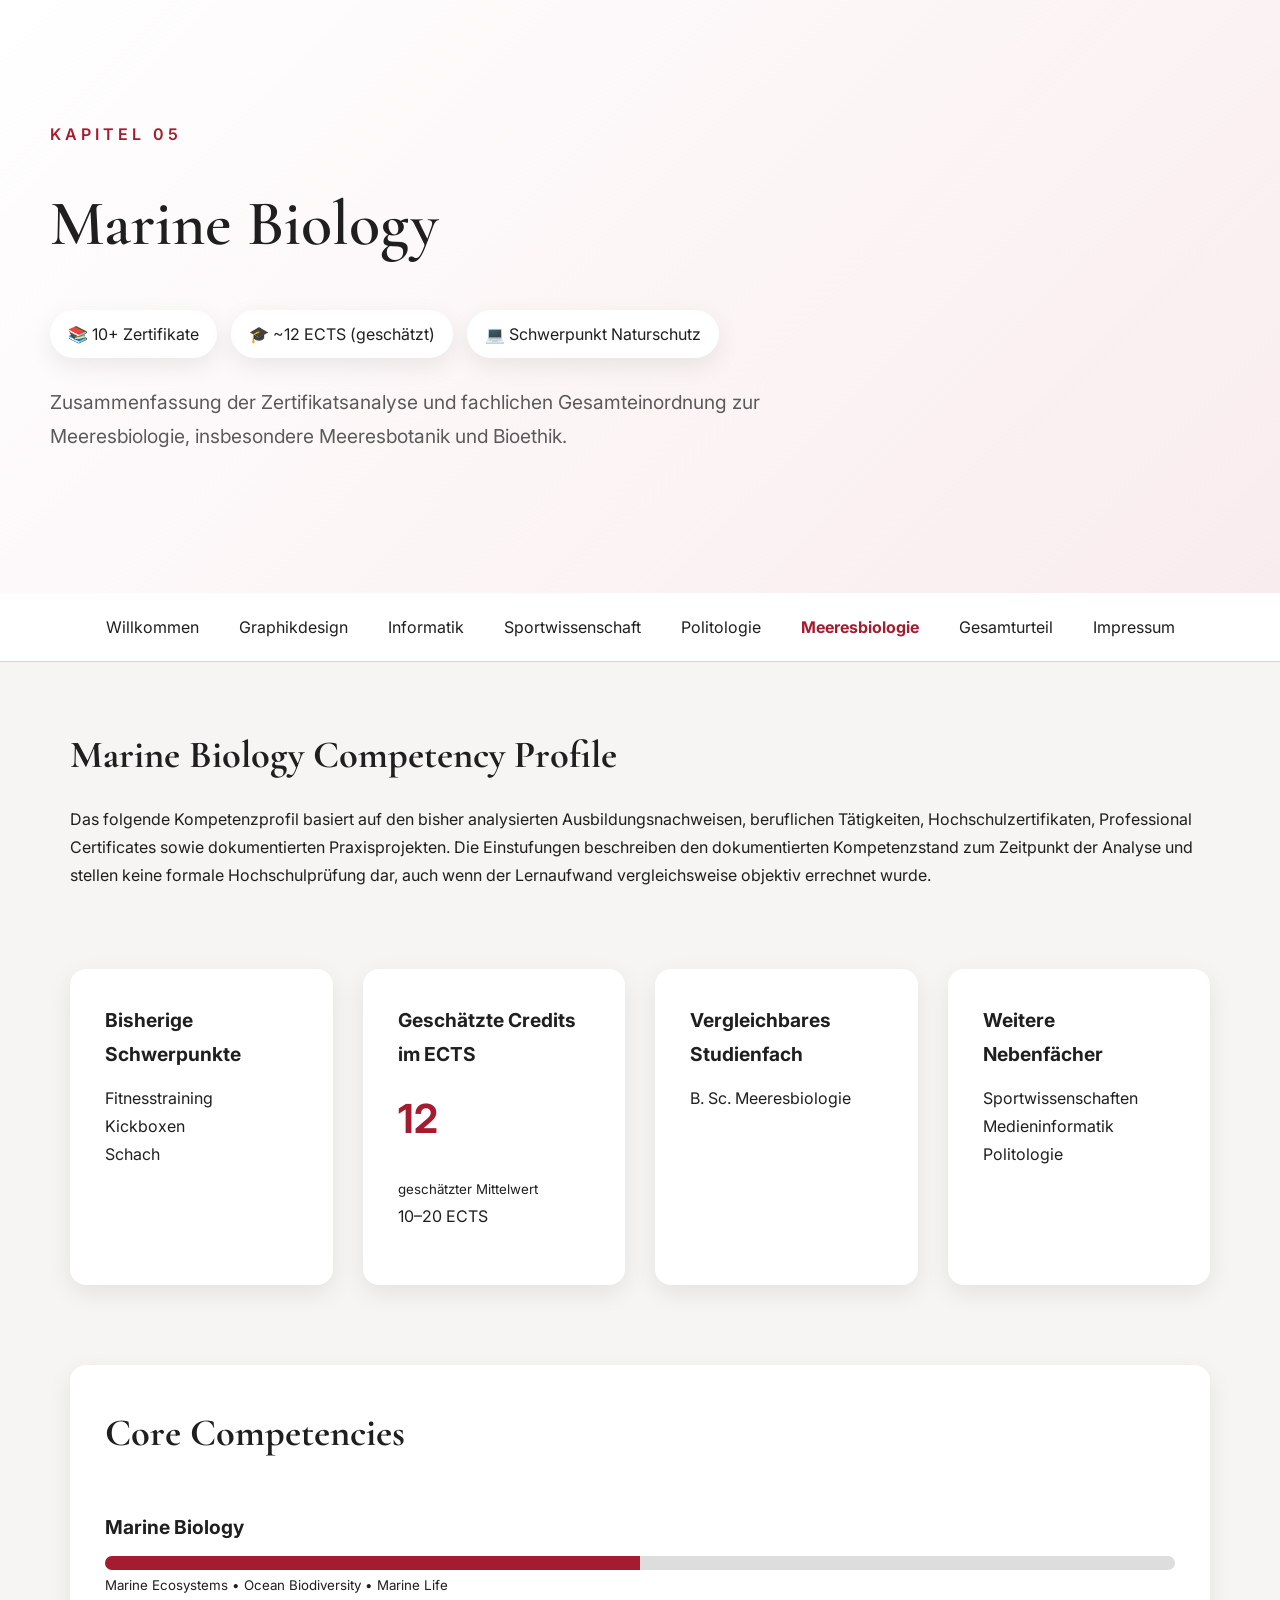
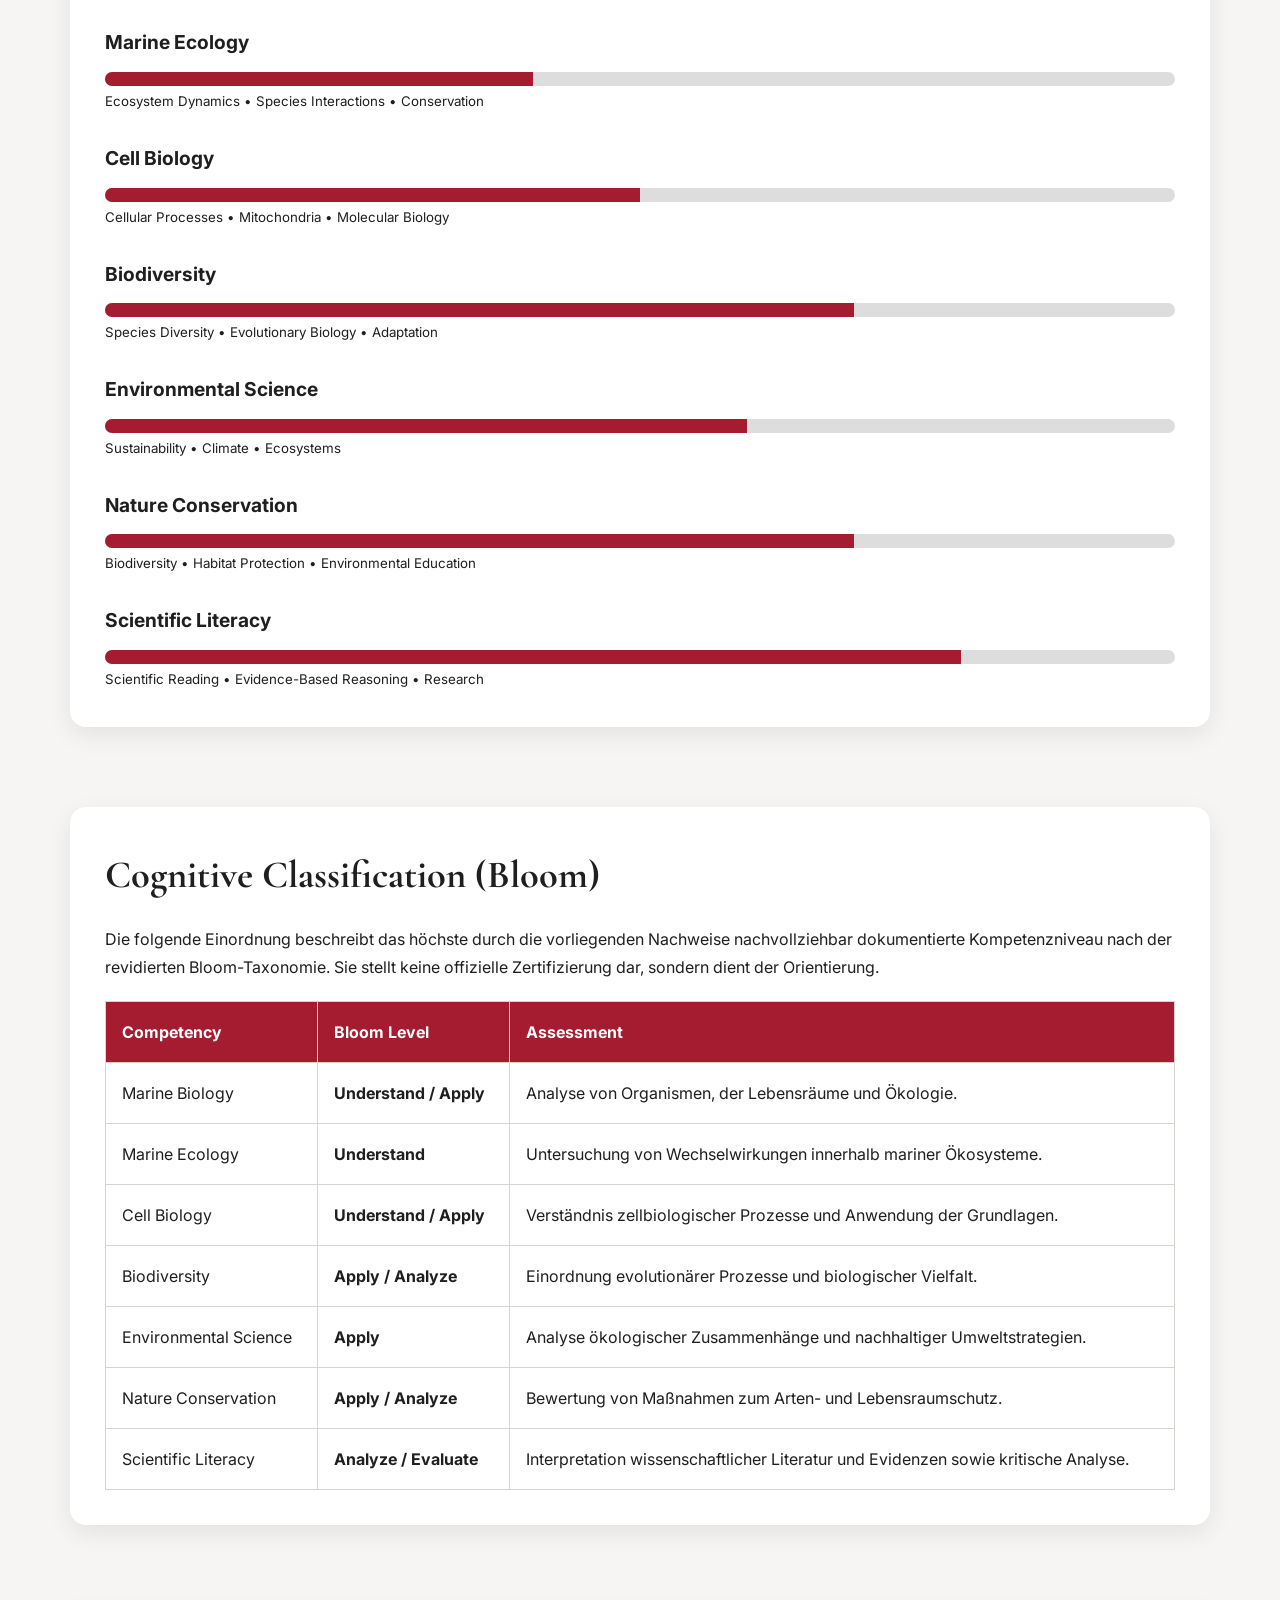
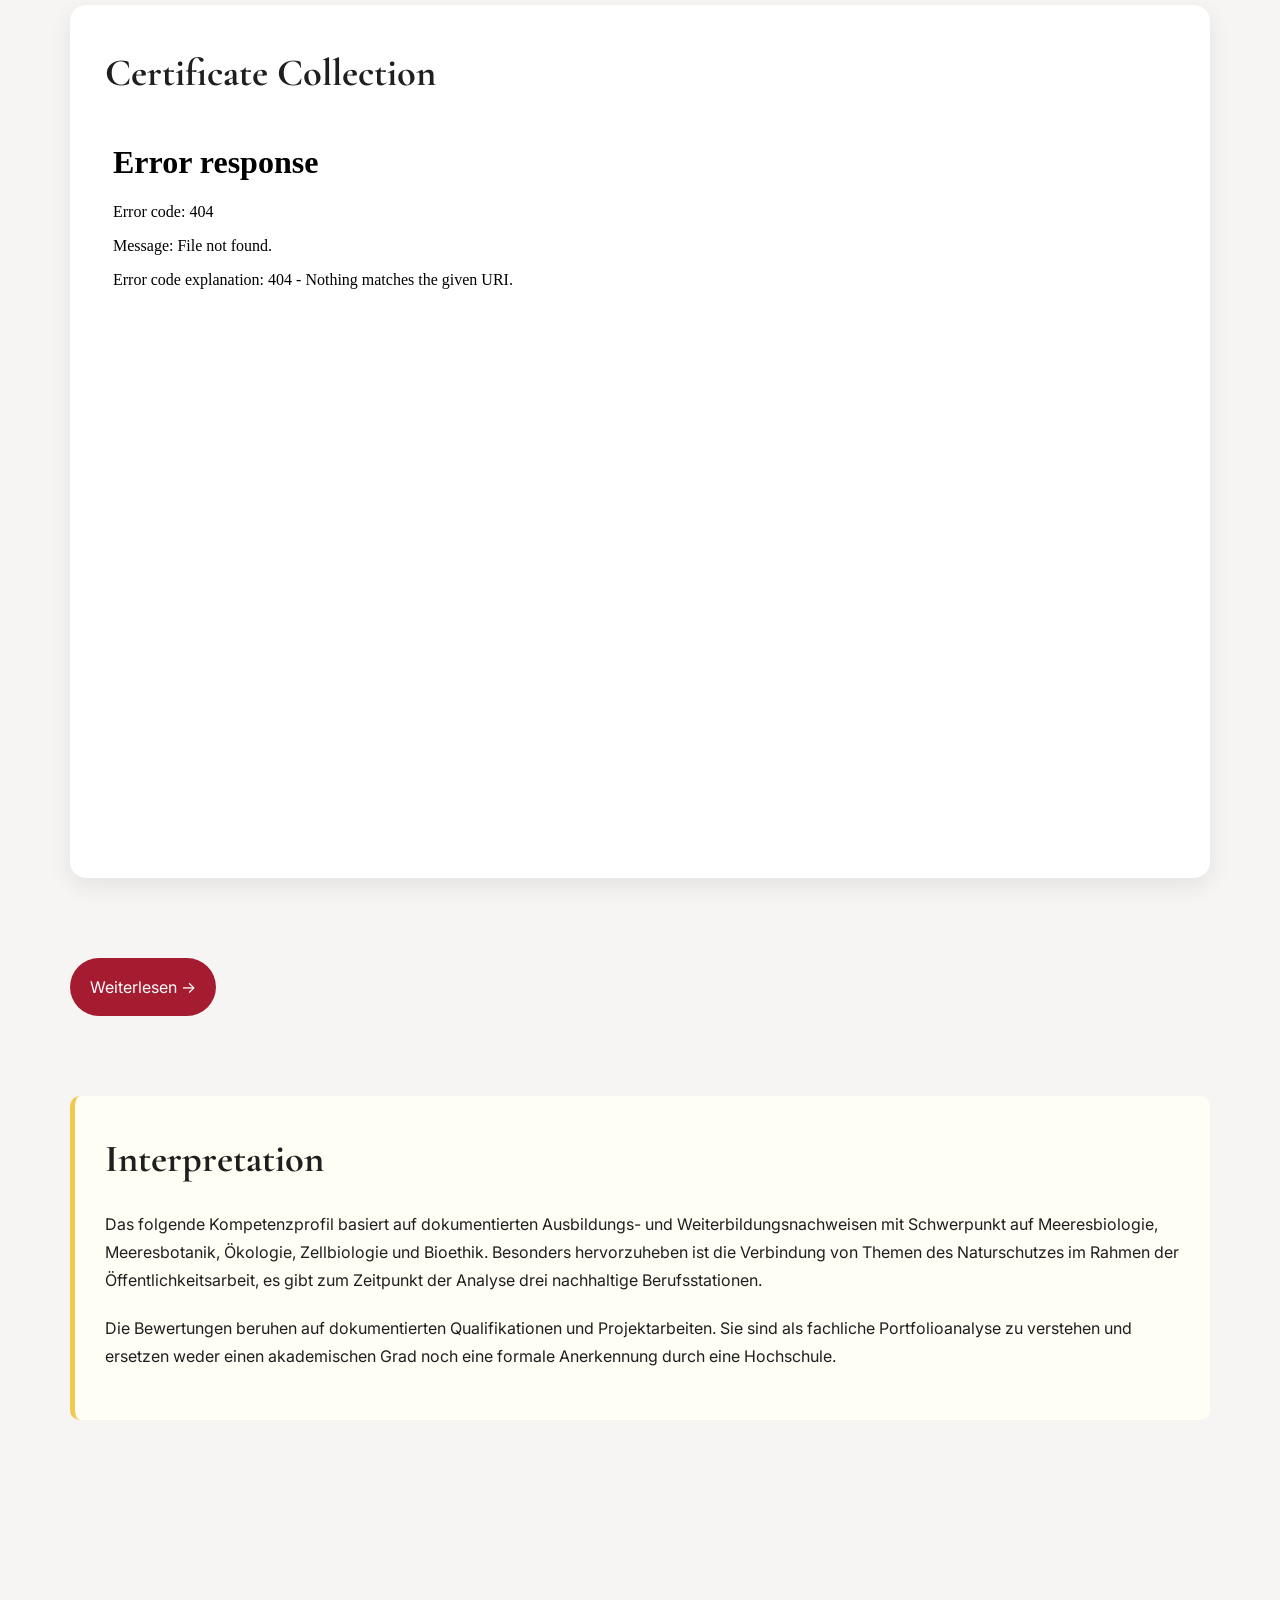
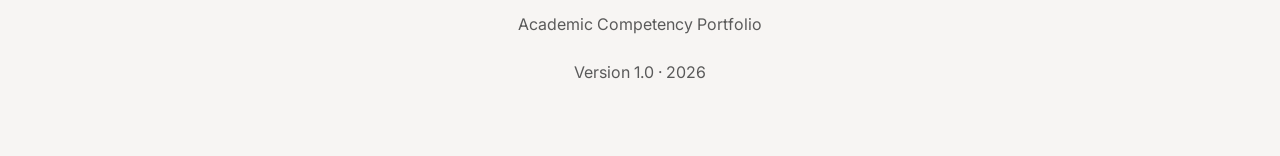
==== biology.html @ a65cbceb "Add files via upload" ====
<!DOCTYPE html>
<html lang="de">

<head>

    <meta charset="UTF-8">
    <meta name="viewport" content="width=device-width, initial-scale=1.0">

    <title>Marine Biology | Marc-Michel Münch</title>

    <meta name="description"
        content="Gestützte Portfolioanalyse und Kompetenzbewertung von Marc-Michel Münch. Schwerpunkt Medieninformatik, Informatik und Digitale Medien.">

    <link rel="stylesheet" href="styles/style.css">
    <link rel="stylesheet" href="styles/print.css" media="print">

    <script defer src="scripts/script.js"></script>

</head>

<body>

    <header>

        <div class="hero">

            <div class="hero-content">

                <p class="subtitle">

                    Kapitel 05

                </p>

                <h1>

                    Marine Biology

                </h1>

                <div class="hero-badges">

                    <span>

                        📚 10+ Zertifikate

                    </span>

                    <span>

                        🎓 ~12 ECTS (geschätzt)

                    </span>

                    <span>

                        💻 Schwerpunkt Naturschutz

                    </span>

                </div>
                <br>

                <p class="lead">

                    Zusammenfassung der Zertifikatsanalyse und
                    fachlichen Gesamteinordnung zur Meeresbiologie,
                    insbesondere Meeresbotanik und Bioethik.

                </p>

            </div>

        </div>

    </header>


<!-- =======================================================
     NAVIGATION MENU
======================================================== -->
    
    <nav>

        <ul>

            <li><a href="index.html">Willkommen</a></li>
            <li><a href="design.html">Graphikdesign</a></li>
            <li><a href="informatics.html">Informatik</a></li>
            <li><a href="sports.html">Sportwissenschaft</a></li>
            <li><a href="politics.html">Politologie</a></li>
            <li><a href="biology.html">Meeresbiologie</a></li>
            <li><a href="evaluation.html">Gesamturteil</a></li>
            <li><a href="imprint.html">Impressum</a></li>

        </ul>

    </nav>


<!-- =======================================================
     COMPETENCY PROFILE
======================================================== -->

    <main>

        <section class="reveal">

            <h2>

                Marine Biology Competency Profile

            </h2>

            <p>

                Das folgende Kompetenzprofil basiert auf den bisher analysierten
                Ausbildungsnachweisen, beruflichen Tätigkeiten, Hochschulzertifikaten,
                Professional Certificates sowie dokumentierten Praxisprojekten.
                Die Einstufungen beschreiben den dokumentierten Kompetenzstand zum
                Zeitpunkt der Analyse und stellen keine formale Hochschulprüfung dar,
                auch wenn der Lernaufwand vergleichsweise objektiv errechnet wurde.

            </p>

        </section>


<!-- =======================================================
     HERO CARDS OVERVIEW
======================================================== -->

        <section class="cards">

            <article class="card">

                <h3>

                    Bisherige Schwerpunkte

                </h3>

                <p>

                    Fitnesstraining<br>
                    Kickboxen<br>
                    Schach

                </p>

            </article>

            <article class="card">

                <h3>

                    Geschätzte Credits im ECTS

                </h3>

                <p
                class="big-number counter"
                data-target="12">

                    0

                </p>

                <small>

                    geschätzter Mittelwert

                </small>

                <p class="range">

                    10–20 ECTS

                </p>

                 <!-- <small>

                    konservative bis realistische Schätzung

                </small> -->

            </article>


            <article class="card">

                <h3>

                    Vergleichbares Studienfach

                </h3>

                <p>

                    B. Sc. Meeresbiologie

                </p>

            </article>

             <article class="card">

                <h3>

                    Weitere Nebenfächer

                </h3>

                <p>

                    Sportwissenschaften<br>
                    Medieninformatik<br>
                    Politologie

                </p>

            </article>

        </section>


<!-- =======================================================
     MARINE BIOLOGY COMPETENCY PROFILE
======================================================== -->

        <section class="cards reveal">

            <article class="card">

                <h2>

                    Core Competencies

                </h2>

                <br>

                <div class="skill">

                    <h3>Marine Biology</h3>

                    <div class="progress">

                        <div class="progress-fill"
                            data-width="50%"></div>

                    </div>

                    <small>

                        Marine Ecosystems • Ocean Biodiversity • Marine Life

                    </small>

                </div>

                <br>

                <div class="skill">

                    <h3>Marine Ecology</h3>

                    <div class="progress">

                        <div class="progress-fill"
                            data-width="40%"></div>

                    </div>

                    <small>

                        Ecosystem Dynamics • Species Interactions • Conservation

                    </small>

                </div>

                <br>

                <div class="skill">

                    <h3>Cell Biology</h3>

                    <div class="progress">

                        <div class="progress-fill"
                            data-width="50%"></div>

                    </div>

                    <small>

                        Cellular Processes • Mitochondria • Molecular Biology

                    </small>

                </div>

                <br>

                <div class="skill">

                    <h3>Biodiversity</h3>

                    <div class="progress">

                        <div class="progress-fill"
                            data-width="70%"></div>

                    </div>

                    <small>

                        Species Diversity • Evolutionary Biology • Adaptation

                    </small>

                </div>

                <br>

                <div class="skill">

                    <h3>Environmental Science</h3>

                    <div class="progress">

                        <div class="progress-fill"
                            data-width="60%"></div>

                    </div>

                    <small>

                        Sustainability • Climate • Ecosystems

                    </small>

                </div>

                <br>

                <div class="skill">

                    <h3>Nature Conservation</h3>

                    <div class="progress">

                        <div class="progress-fill"
                            data-width="70%"></div>

                    </div>

                    <small>

                        Biodiversity • Habitat Protection • Environmental Education

                    </small>

                </div>

                <br>

                <div class="skill">

                    <h3>Scientific Literacy</h3>

                    <div class="progress">

                        <div class="progress-fill"
                            data-width="80%"></div>

                    </div>

                    <small>

                        Scientific Reading • Evidence-Based Reasoning • Research

                    </small>

                </div>

            </article>

        </section>


<!-- =======================================================
     COGNITIVE CLASSIFICATION (BLOOM TAXONOMY)
======================================================== -->

        <section class="cards reveal mobile">

            <article class="card">

                <h2>

                    Cognitive Classification (Bloom)

                </h2>

                <p>

                    Die folgende Einordnung beschreibt das höchste durch die
                    vorliegenden Nachweise nachvollziehbar dokumentierte
                    Kompetenzniveau nach der revidierten Bloom-Taxonomie.
                    Sie stellt keine offizielle Zertifizierung dar,
                    sondern dient der Orientierung.

                </p>

                <table>

                    <thead>

                        <tr>

                            <th>Competency</th>

                            <th>Bloom Level</th>

                            <th>Assessment</th>

                        </tr>

                    </thead>

                    <tbody>

                        <tr>

                            <td>Marine Biology</td>

                            <td><strong>Understand / Apply</strong></td>

                            <td>Analyse von Organismen, der Lebensräume und Ökologie.</td>

                        </tr>

                        <tr>

                            <td>Marine Ecology</td>

                            <td><strong>Understand</strong></td>

                            <td>Untersuchung von Wechselwirkungen innerhalb mariner Ökosysteme.</td>

                        </tr>

                        <tr>

                            <td>Cell Biology</td>

                            <td><strong>Understand / Apply</strong></td>

                            <td>Verständnis zellbiologischer Prozesse und Anwendung der Grundlagen.</td>

                        </tr>

                        <tr>

                            <td>Biodiversity</td>

                            <td><strong>Apply / Analyze</strong></td>

                            <td>Einordnung evolutionärer Prozesse und biologischer Vielfalt.</td>

                        </tr>

                        <tr>

                            <td>Environmental Science</td>

                            <td><strong>Apply</strong></td>

                            <td>Analyse ökologischer Zusammenhänge und nachhaltiger Umweltstrategien.</td>

                        </tr>

                        <tr>

                            <td>Nature Conservation</td>

                            <td><strong>Apply / Analyze</strong></td>

                            <td>Bewertung von Maßnahmen zum Arten- und Lebensraumschutz.</td>

                        </tr>

                        <tr>

                            <td>Scientific Literacy</td>

                            <td><strong>Analyze / Evaluate</strong></td>

                            <td>Interpretation wissenschaftlicher Literatur und Evidenzen sowie kritische Analyse.</td>

                        </tr>

                    </tbody>

                </table>

            </article>

        </section>


<!-- =======================================================
     CERTIFICATE COLLECTION
======================================================== -->

        <section class="cards reveal" id="pdf-container">

            <article class="card">

                <h2>

                    Certificate Collection

                </h2>

                <div class="pdf-container">

                    <iframe
                        src="certs/00-certificates-biology-mmmuench.pdf"
                        width="100%"
                        height="800px">

                    </iframe>

                </div>

            </article>

        </section>

        <section class="buttons">
            
            <a class="button" href="evaluation.html">

                Weiterlesen →

            </a>

        </section>


<!-- =======================================================
     INTERPRETATION
======================================================== -->

        <section class="notice reveal">

            <h2>

                Interpretation

            </h2>

            <p>

                Das folgende Kompetenzprofil basiert auf dokumentierten Ausbildungs-
                und Weiterbildungsnachweisen mit Schwerpunkt auf Meeresbiologie,
                Meeresbotanik, Ökologie, Zellbiologie und Bioethik. Besonders 
                hervorzuheben ist die Verbindung von Themen des Naturschutzes im 
                Rahmen der Öffentlichkeitsarbeit, es gibt zum Zeitpunkt der Analyse
                drei nachhaltige Berufsstationen.
           
            </p>

            <p>

                Die Bewertungen beruhen auf dokumentierten Qualifikationen und
                Projektarbeiten. Sie sind als fachliche Portfolioanalyse zu
                verstehen und ersetzen weder einen akademischen Grad noch eine
                formale Anerkennung durch eine Hochschule.

            </p>

        </section>

    </main>


    <footer>

        <p>

            Academic Competency Portfolio

        </p>

        <p>

            Version 1.0 · 2026

        </p>

    </footer>


    <button
        id="back-to-top"
        title="Nach oben">

        ↑

    </button>


</body>

</html>
---- styles/style.css ----
/* ==========================================================
   Academic Competency Portfolio
   style.css
   Version 1.0
========================================================== */


@import url('https://fonts.googleapis.com/css2?family=Inter:wght@300;400;500;600;700&family=Cormorant+Garamond:wght@400;500;600&display=swap');


:root {

    --background: #f7f5f3;
    --surface: #ffffff;

    --primary: #1f1f1f;
    --secondary: #5a5a5a;

    --accent: #A51C30;
    --accent-dark: #7E1525;
    --accent-light: #C74A5C;

    --border: #d8d3cf;

    --card-bg: #ffffff;

    --shadow: 0 8px 24px rgba(0, 0, 0, .08);
    --radius: 16px;

    --max-width: 1200px;

}

* {

    margin: 0;

    padding: 0;

    box-sizing: border-box;

}

html {

    scroll-behavior: smooth;

}

body {

    background: var(--background);

    color: var(--primary);

    font-family: "Inter", sans-serif;

    line-height: 1.75;

}

h1 {

    font-family: "Cormorant Garamond",serif;

    font-size: 4rem;

    font-weight: 600;

    margin-bottom: .4rem;

}

h2 {

    font-family: "Cormorant Garamond",serif;

    font-size: 2.4rem;

    margin-bottom: 1rem;

}

h3 {

    font-size: 1.2rem;

    margin-bottom: .75rem;

}

p {

    margin-bottom: 1.25rem;

}

.lead {

    font-size: 1.2rem;

    color: var(--secondary);

    max-width: 800px;

}

.hero {

    padding: 120px 50px;

    background: linear-gradient(
        135deg,
        #ffffff 0%,
        #f9ecee 100%
    );

}

.hero-content {

    max-width: var(--max-width);

    margin: auto;

}

.subtitle {

    letter-spacing: 4px;

    text-transform: uppercase;

    color: var(--accent);

    margin-bottom: 20px;

    font-weight: 600;

}


/* ==========================================================
   NAVIGATION
========================================================== */

nav {

    background: white;

    border-bottom: 1px solid var(--border);

    position: sticky;

    top: 0;

    z-index: 1000;

}

nav ul {

    max-width: var(--max-width);

    margin: auto;

    display: flex;

    flex-wrap: wrap;

    justify-content: center;

    list-style: none;

}

nav li {

    margin: 0;

}

nav a {

    display: block;

    padding: 20px;

    color: var(--primary);

    text-decoration: none;

    transition: .25s;

}

nav a:hover,
nav a.active {

    color: var(--accent);

    font-weight: 700;

}


/* ==========================================================
   MAIN
========================================================== */

main {

    max-width: var(--max-width);

    margin: auto;

    padding: 60px 30px;

}

section {

    margin-bottom: 80px;

}

.cards {

    display: grid;

    grid-template-columns: repeat(auto-fit,minmax(250px,1fr));

    gap: 30px;

}

.card {

    background: white;

    border-radius: var(--radius);

    padding: 35px;

    box-shadow: var(--shadow);

    transition: .3s;

}

.card:hover {

    transform: translateY(-6px);

}

.big-number {

    font-size: 2.5rem;

    font-weight: 700;

    color: var(--accent);

}

.button {

    display: inline-block;

    background: var(--accent);

    color: white;

    padding: 15px 20px;

    border-radius: 50px;

    text-decoration: none;

    transition: .3s;

}

.button:hover {

    opacity: .9;

    background: var(--accent-dark);

}

.note,
.notice {

    background: #fffef5;

    border-left: 5px solid #f0c84c;

    padding: 30px;

    border-radius: 10px;

}

footer {

    padding: 50px;

    text-align: center;

    color: var(--secondary);

}


/* ==========================================================
   TABLES
========================================================== */

table {

    width: 100%;

    border-collapse: collapse;

}

th {

    background: var(--accent);

    color: white;
    
}

th,td {

    padding: 16px;

    border: 1px solid var(--border);

    text-align: left;

}

.center {

    text-align: center;

}

.small {

    font-size: .9rem;

    color: var(--secondary);

}

.toolbar {

    position: sticky;

    top: 68px;

    z-index: 999;

    display: flex;

    justify-content: flex-end;

    gap: 12px;

    padding: 20px;

    max-width: 1200px;

    margin: auto;

}

#back-to-top {

    position: fixed;

    right: 35px;

    bottom: 35px;

    width: 55px;

    height: 55px;

    border: none;

    border-radius: 50%;

    background: var(--accent);

    color: white;

    font-size: 22px;

    cursor: pointer;

    opacity: 0;

    pointer-events: none;

    transition: .3s;

}

#back-to-top.visible{

    opacity: 1;

    pointer-events: auto;

}

.reveal {

    opacity: 0;

    transform: translateY(25px);

    transition: all .8s ease;

}

.revealed {

    opacity: 1;

    transform: none;

}

.progress {

    background: #dddddd;

    border-radius: 20px;

    overflow: hidden;

    height: 14px;

}

.progress-fill {

    width: 0;

    height: 100%;

    background: var(--accent);

    transition: width 1.6s ease;

}

.hero-badges {

    display: flex;

    flex-wrap: wrap;

    gap: 14px;

    margin-top: 30px;

}

.hero-badges span {

    background: white;

    padding: 10px 18px;

    border-radius: 40px;

    box-shadow: var(--shadow);

}

.pdf-container {

    display: flex;

    width: 100%;

    height: 80vh;

}

.pdf-container iframe {
    flex: 1;

    width: 100%;

    height: 100%;

    border: none;

}


/* ==========================================================
   RESPONSIVE
========================================================== */

@media (max-width: 768px) {
    .pdf-container {
        height: 60vh;
    }

    h1 {

        font-size: 2.8rem;

    }

    h2 {

        font-size: 2rem;

    }

    .hero {

        padding: 80px 30px;

    }

    nav ul {

        justify-content: flex-start;

        overflow: auto;

    }

    .slider-btn {

        display: none;

    }

    .mobile {

        display: none;

    }

}
---- styles/print.css ----
/* ==========================================================
   Academic Competency Portfolio
   print.css
   Version 1.0
========================================================== */

@page {

    size: A4;

    margin: 10mm;

}

.print-mode *,
.print-mode *::before,
.print-mode *::after {

    animation: none !important;

    transition: none !important;

}

@media print {

    nav {

        break-before: avoid;

        break-after: avoid;

        page-break-before: avoid;

        page-break-after: avoid;

    }

    section:not(:first-of-type) {

        break-before: page;

    }

    section {

        padding-top: 8mm;

        break-inside: avoid;

    }

    .pdf-container {

        display: none !important;

    }

    #pdf-container {

        display: none !important;

    }

    .buttons {

        display: none !important;

    }

    .button {

        display: none !important;

    }

    .text {
    
        page-break-before: always;
    
        padding-top: 8mm;

    }

    .note {

        padding-top: 8mm;

    }

    .notice {

        display: none !important;

    }

    .reveal,
    .reveal.active {

        opacity: 1 !important;

        transform: translateY(0) !important;

        animation: none !important;

    }

}
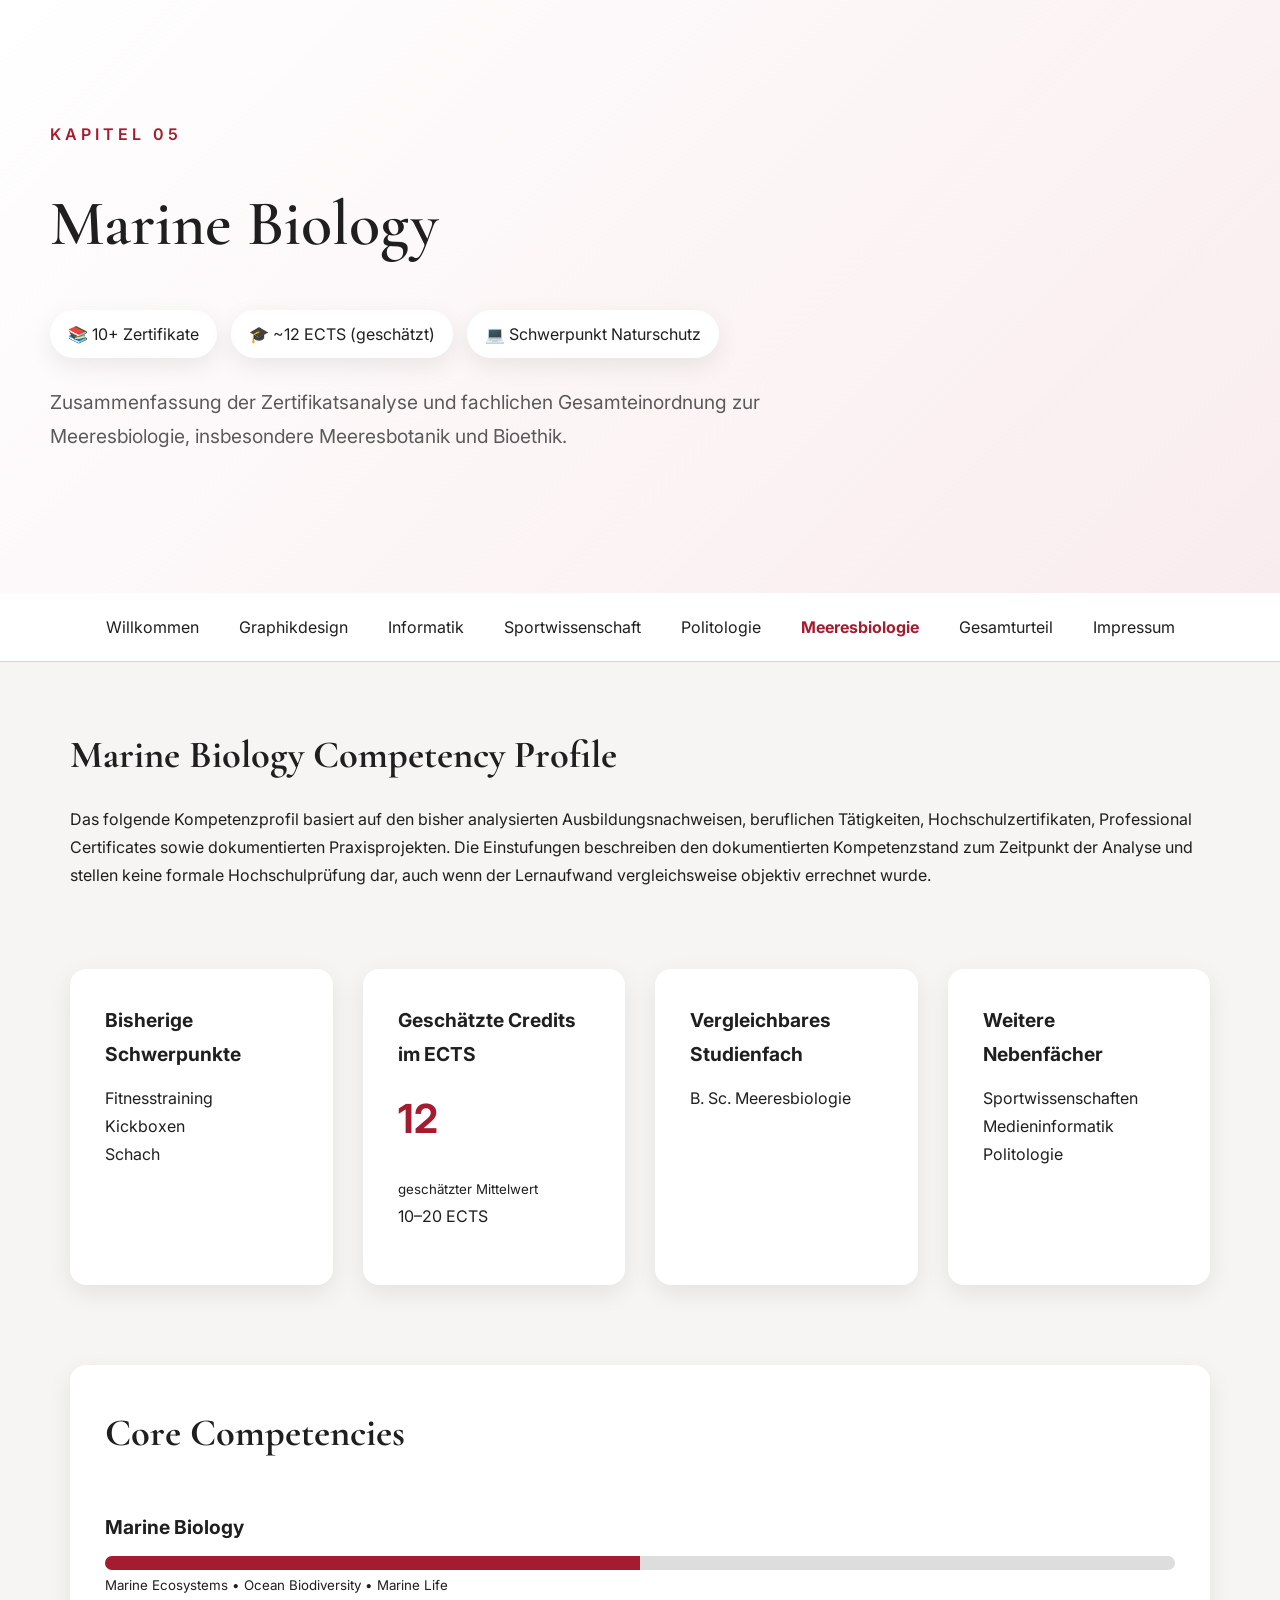
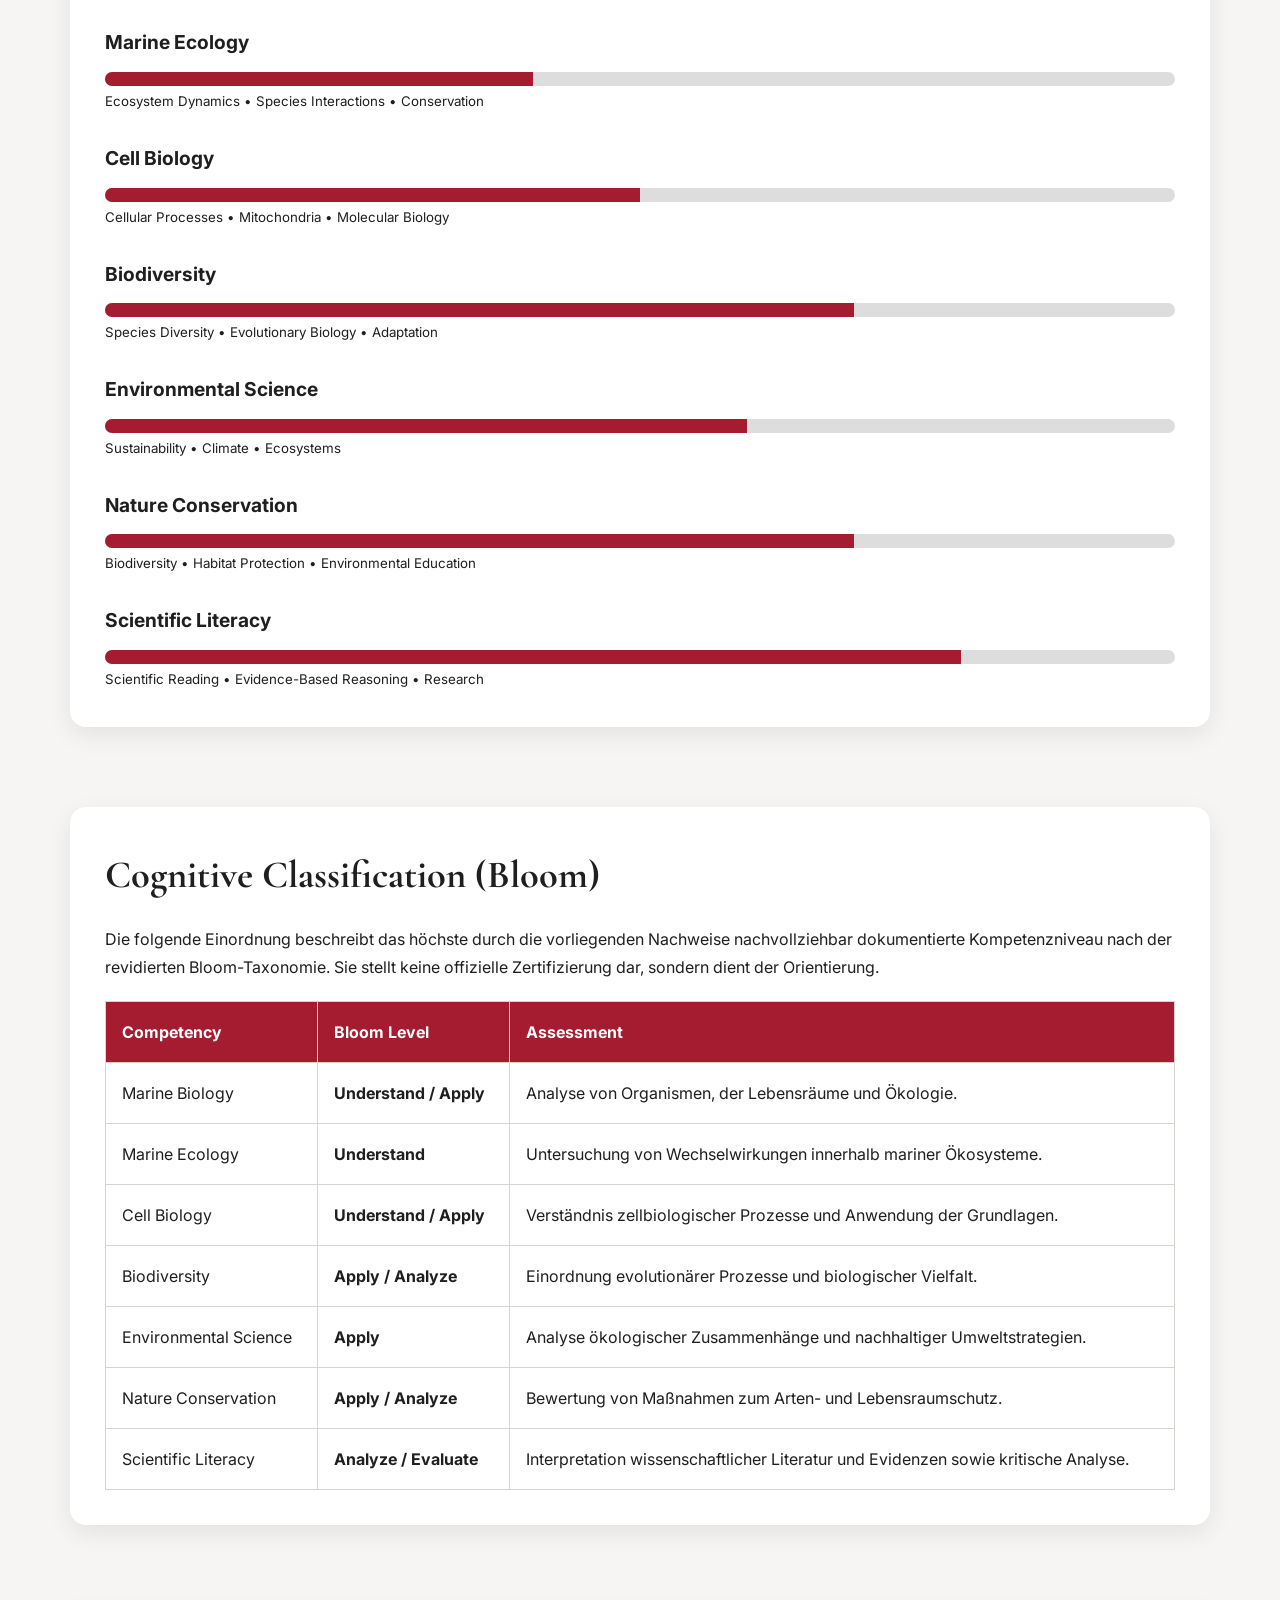
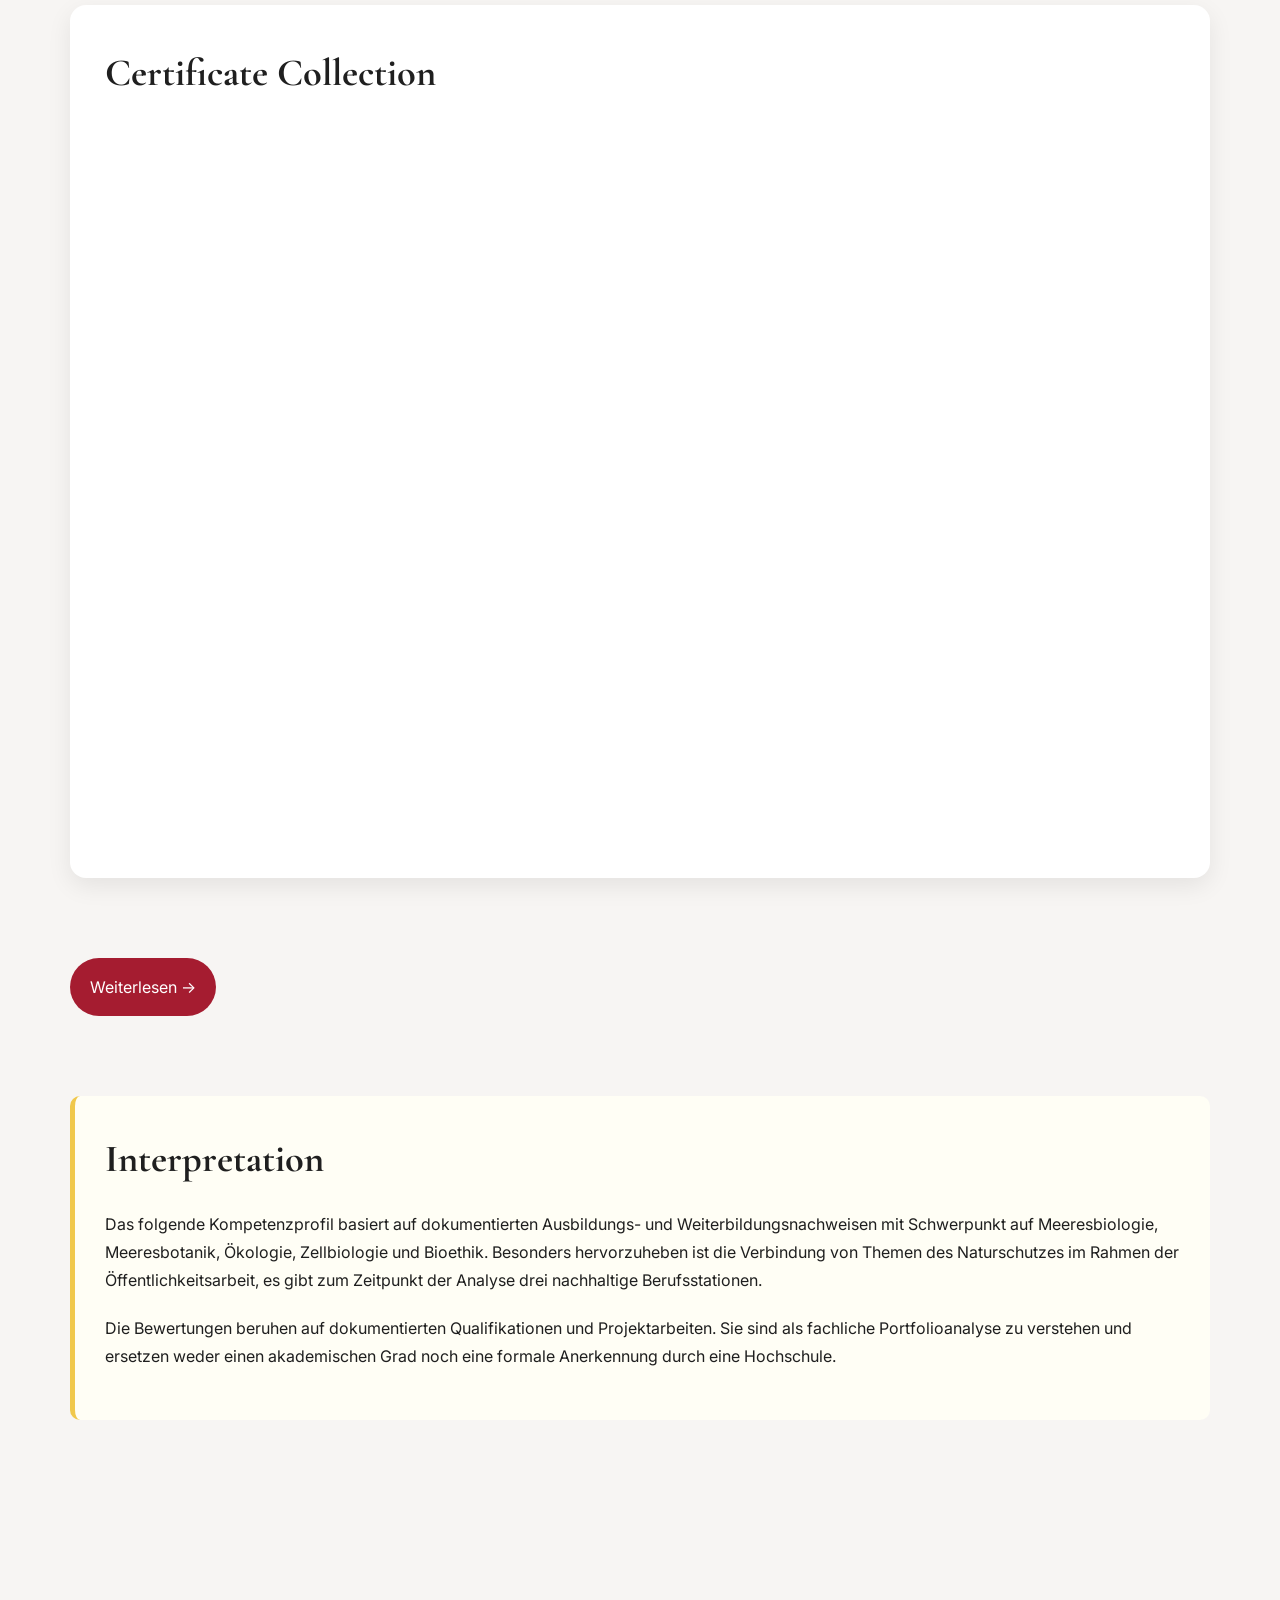
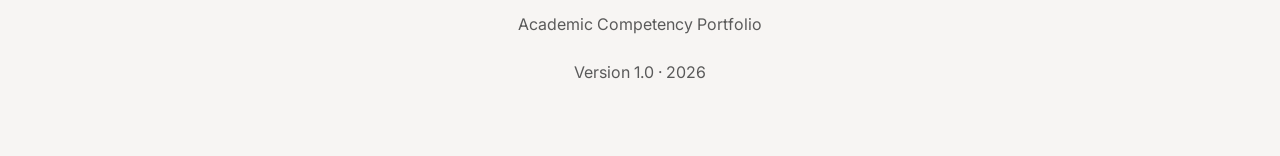
==== commit e4cf9965: "Add files via upload" ====
--- a/biology.html
+++ b/biology.html
@@ -81,6 +81,14 @@
 ======================================================== -->
     
     <nav>
+
+        <button class="menu-toggle"
+        aria-label="Menü öffnen"
+        aria-expanded="false">
+
+            ☰
+
+        </button>
 
         <ul>
 
--- a/styles/style.css
+++ b/styles/style.css
@@ -507,6 +507,12 @@
 
 }
 
+.menu-toggle {
+
+    display: none;
+
+}
+
 
 /* ==========================================================
    RESPONSIVE
@@ -535,10 +541,76 @@
 
     }
 
+    nav {
+
+        position: relative;
+
+    }
+
     nav ul {
 
+        display: none;
+
+        flex-direction: column;
+
         justify-content: flex-start;
 
+        overflow: visible;
+
+        width: 100%;
+
+        margin: 0;
+
+        padding: 10px 0;
+
+    }
+
+    nav ul.active {
+
+        display: flex;
+
+    }
+
+    nav li {
+
+        width: 100%;
+
+        text-align: center;
+
+    }
+
+    nav a {
+
+        display: block;
+
+        width: 100%;
+
+        padding: 12px 20px;
+
+    }
+
+    .menu-toggle {
+
+        display: block;
+
+        margin: 0 auto;
+
+        padding: 8px 14px;
+
+        border: none;
+
+        background: transparent;
+
+        font-size: 28px;
+
+        cursor: pointer;
+
+    }
+
+    nav ul {
+
+        justify-content: flex-start;
+
         overflow: auto;
 
     }
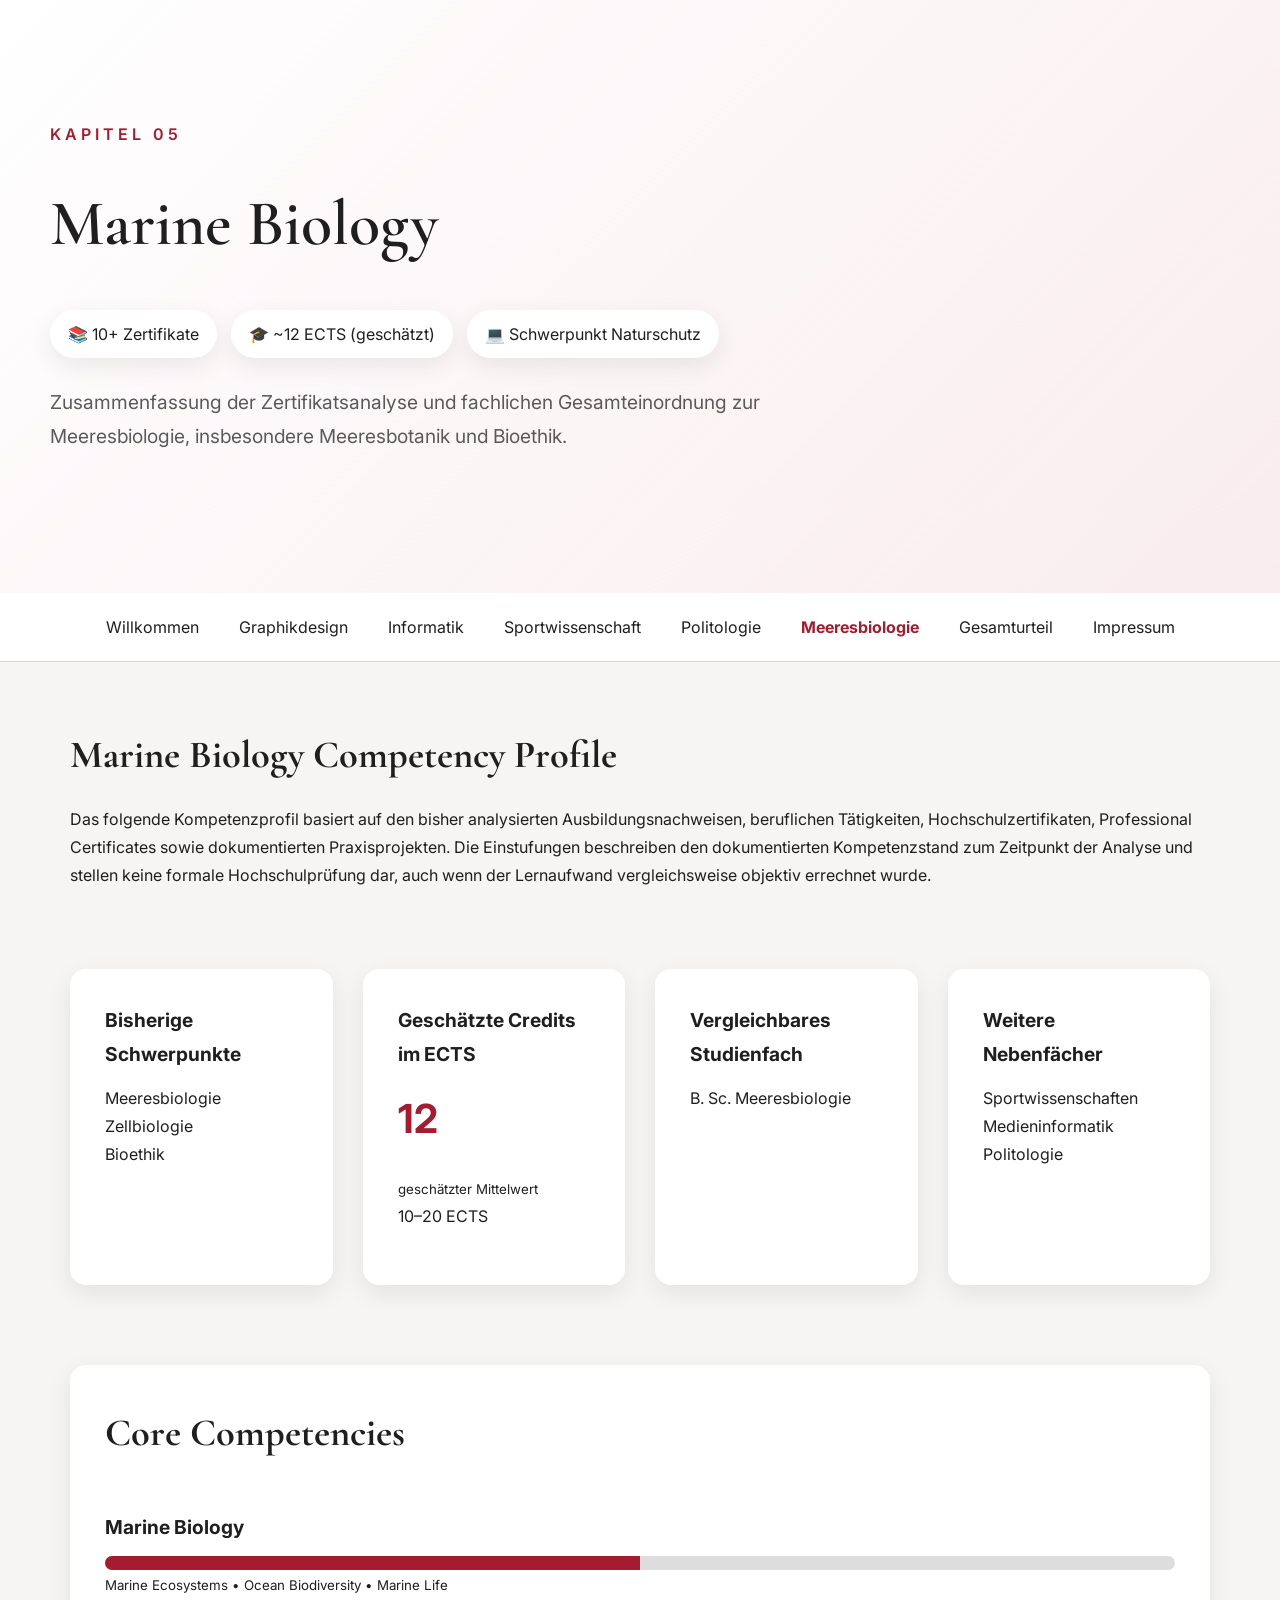
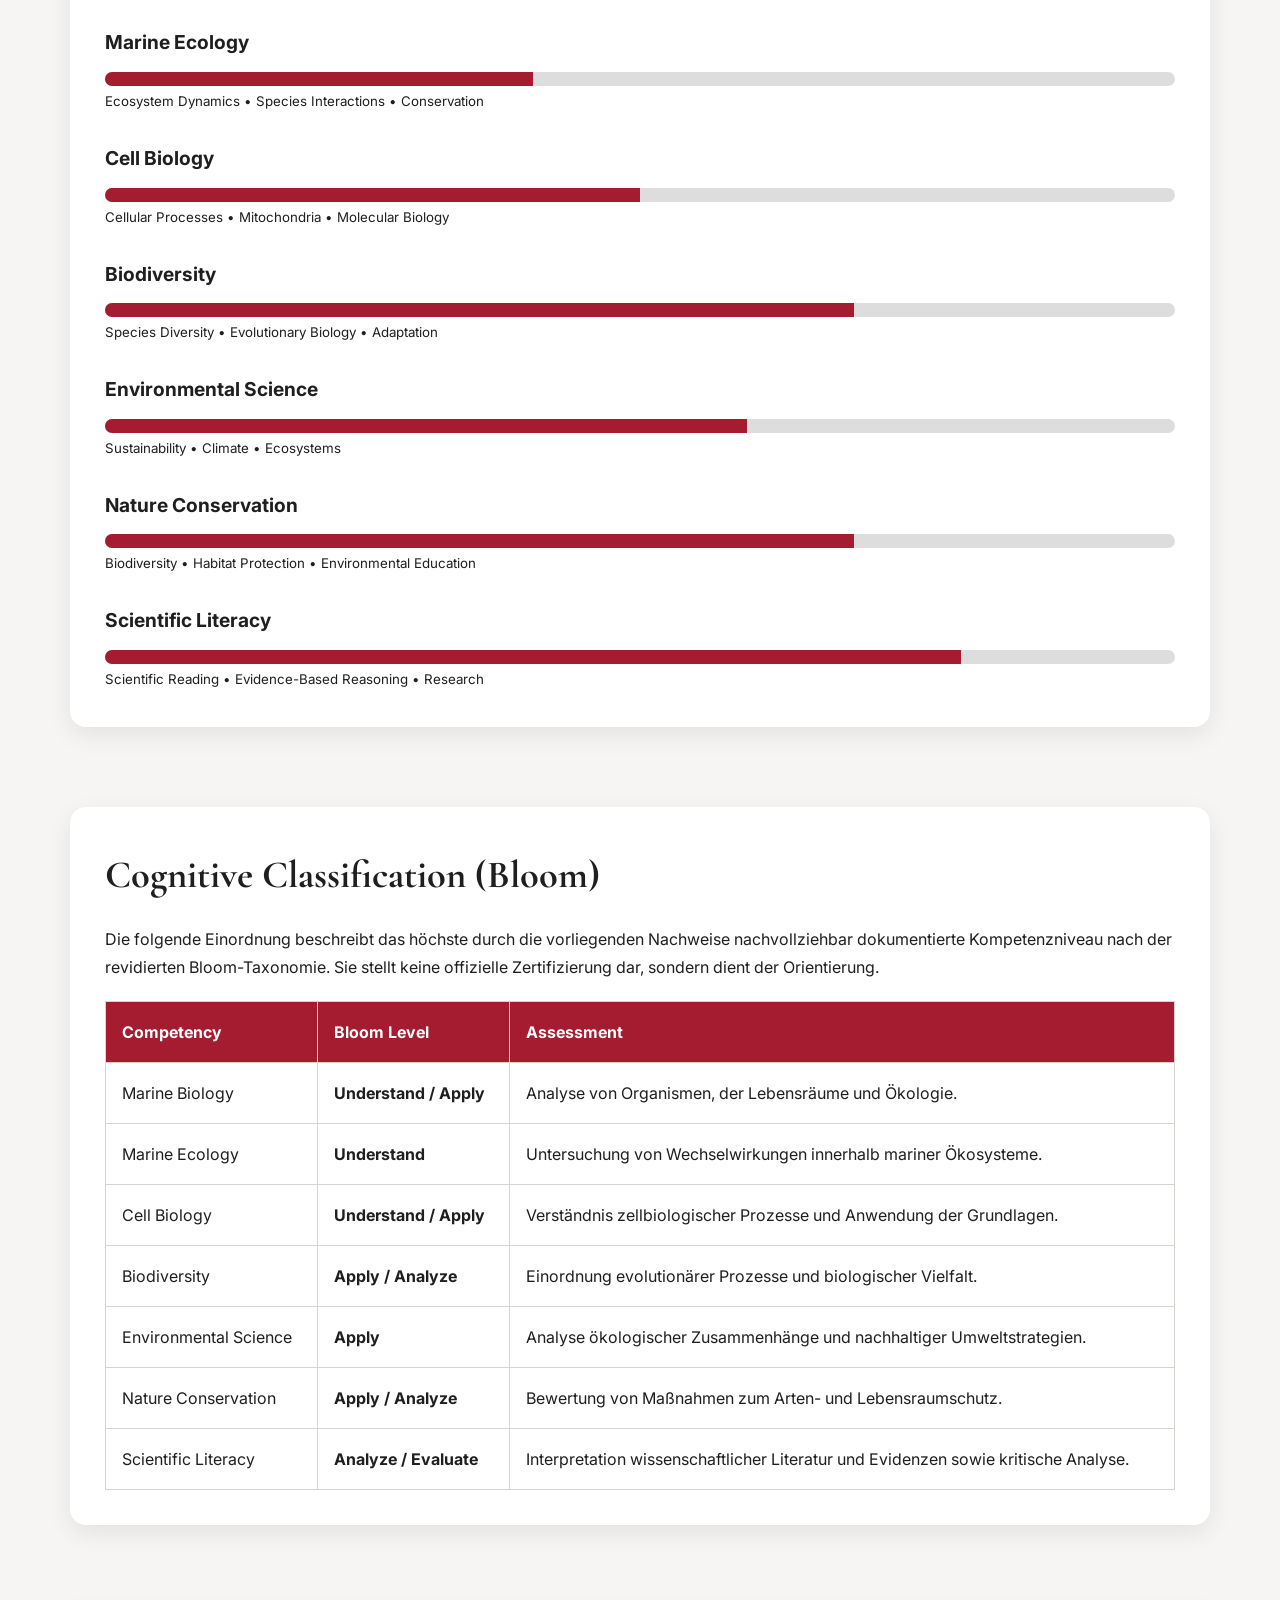
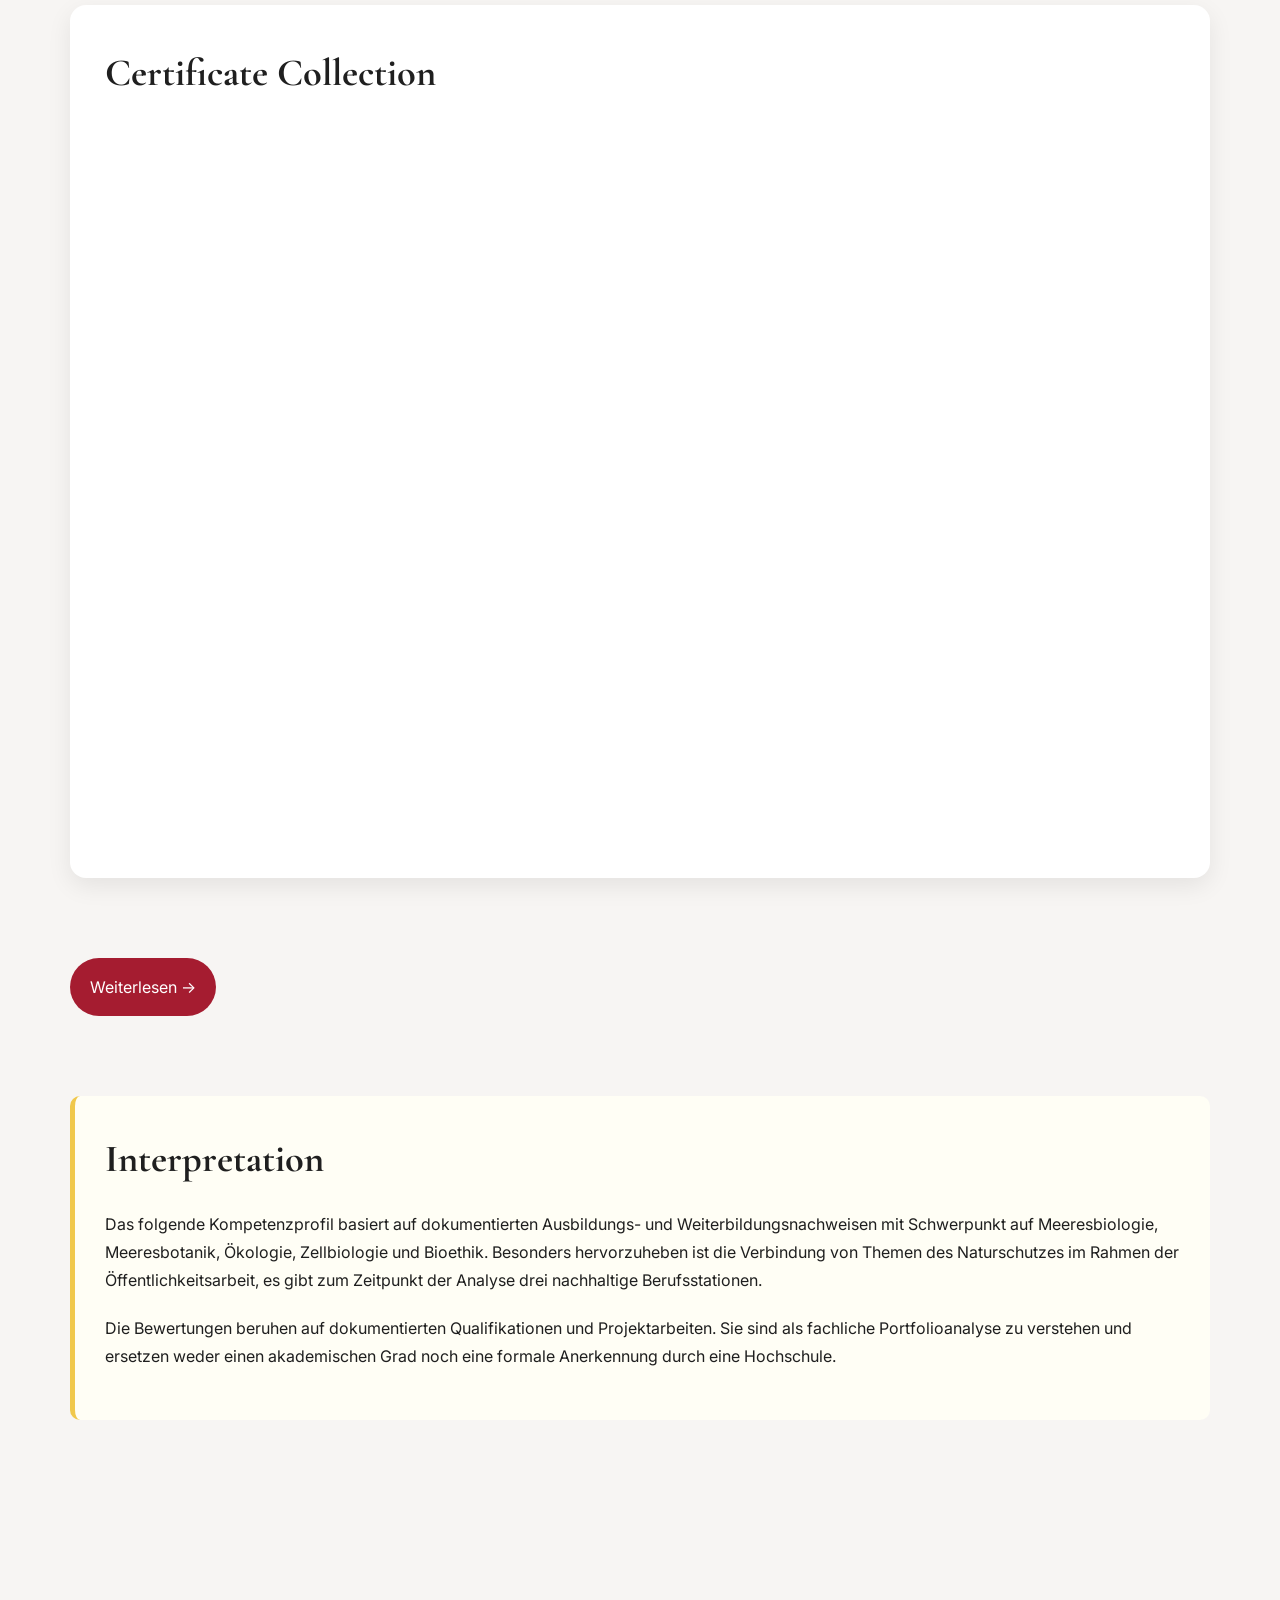
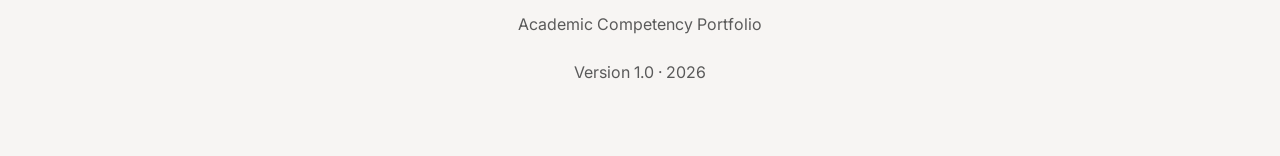
==== commit 81d82e40: "update biology.html" ====
--- a/biology.html
+++ b/biology.html
@@ -150,9 +150,9 @@
 
                 <p>
 
-                    Fitnesstraining<br>
-                    Kickboxen<br>
-                    Schach
+                    Meeresbiologie<br>
+                    Zellbiologie<br>
+                    Bioethik
 
                 </p>
 
--- a/styles/style.css
+++ b/styles/style.css
@@ -519,8 +519,11 @@
 ========================================================== */
 
 @media (max-width: 768px) {
+   
     .pdf-container {
+
         height: 60vh;
+    
     }
 
     h1 {
